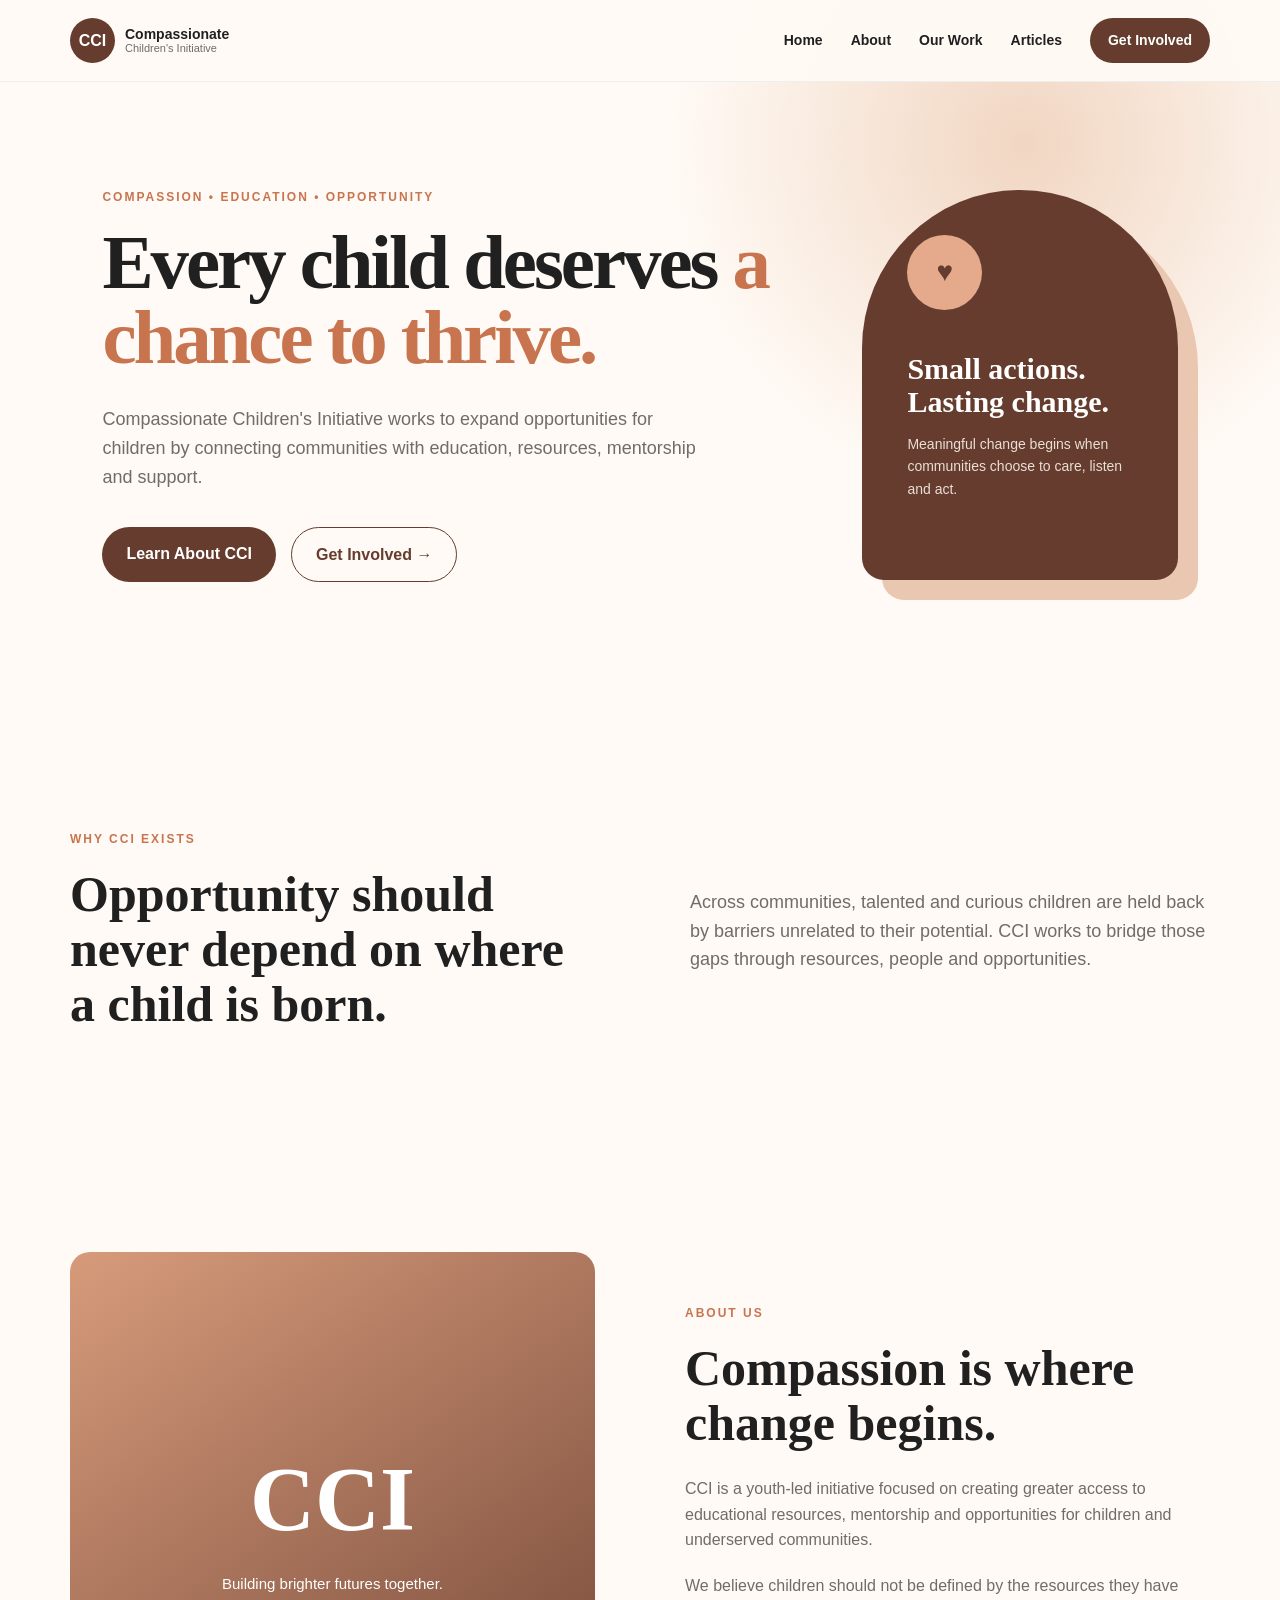
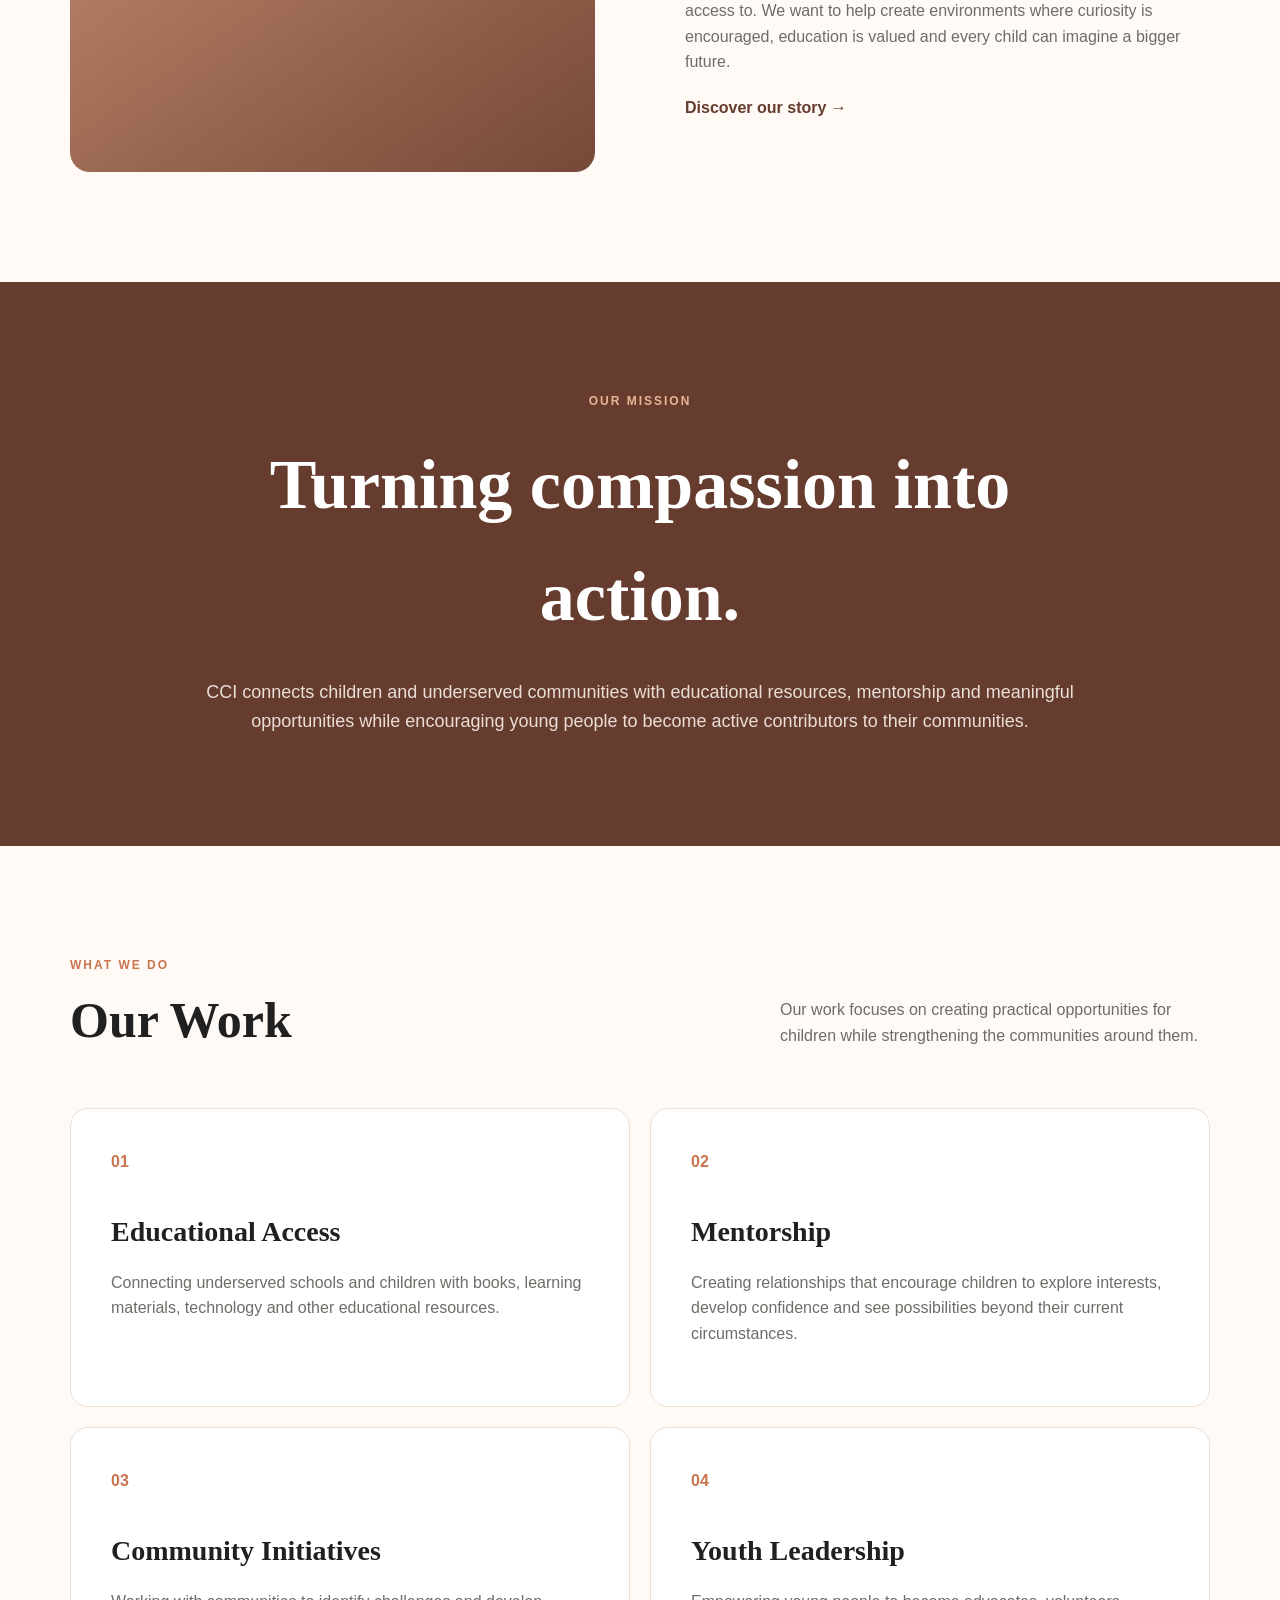
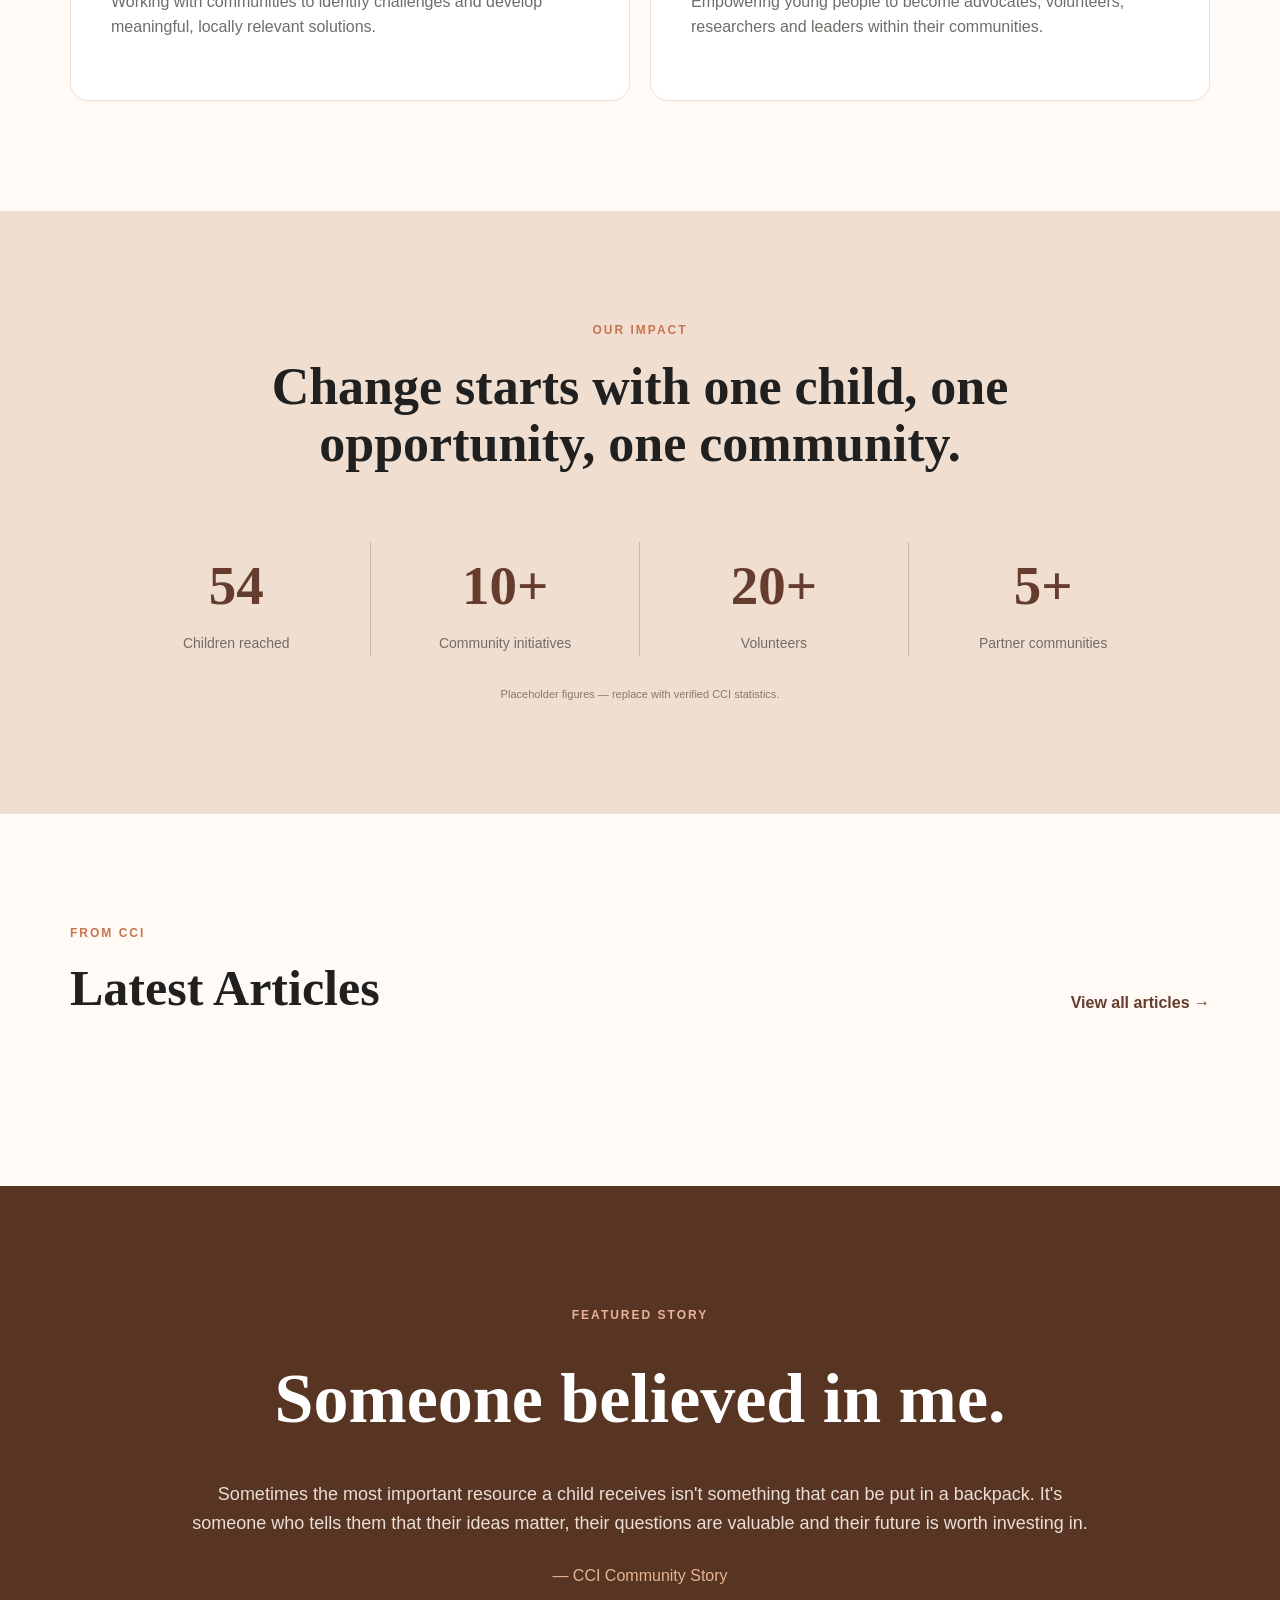
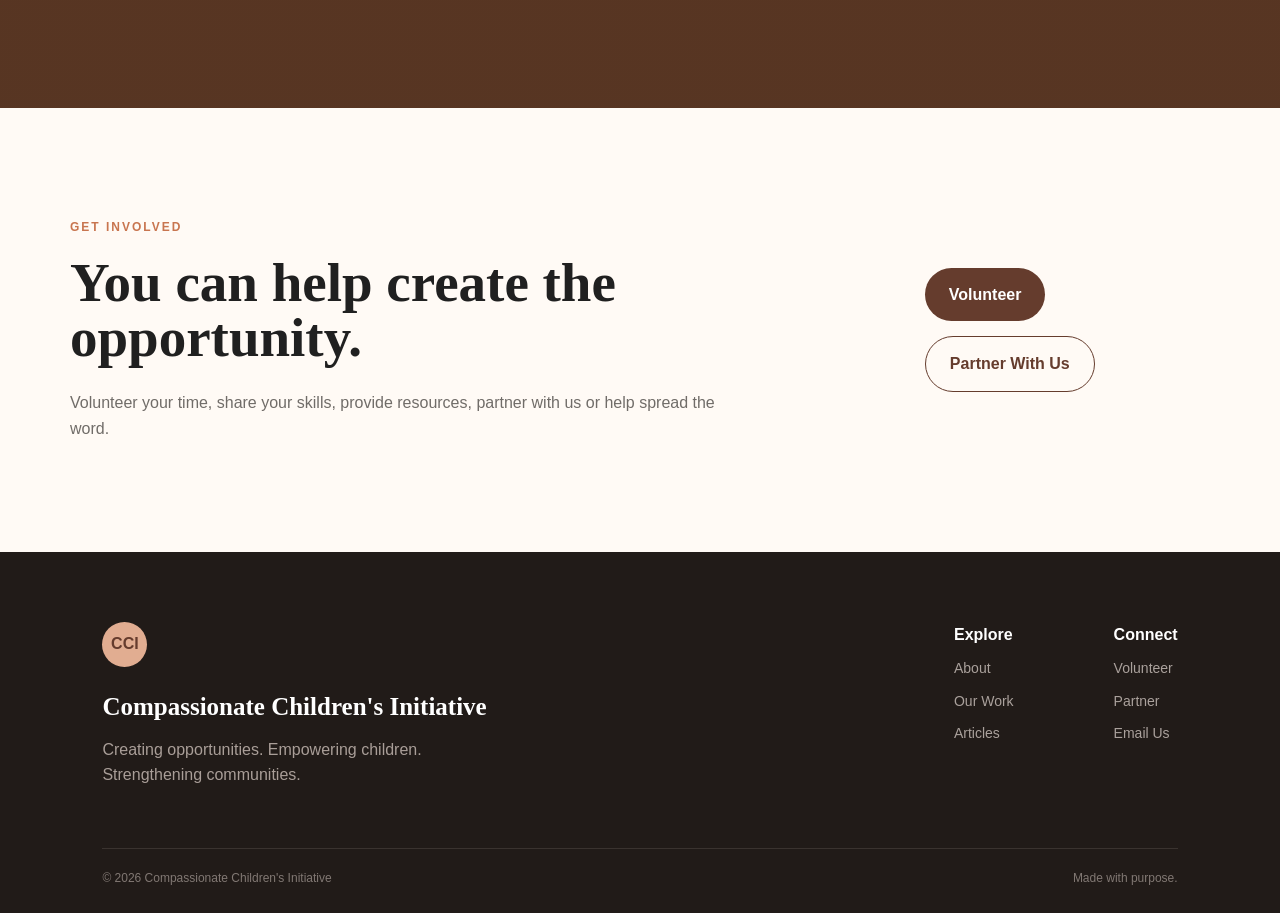
==== index.html @ c57654a0 "Add files via upload" ====
<!DOCTYPE html>
<html lang="en"><head><meta charset="UTF-8"><meta name="viewport" content="width=device-width,initial-scale=1.0">
<title>Compassionate Children's Initiative | CCI</title><meta name="description" content="CCI empowers children through education, mentorship, resources and community action."><link rel="stylesheet" href="style.css"></head>
<body>
<header class="navbar"><div class="nav-container"><a href="index.html" class="logo"><span>CCI</span><div><strong>Compassionate</strong><small>Children's Initiative</small></div></a><button class="menu-toggle" id="menuToggle">☰</button><nav id="navMenu"><a href="index.html">Home</a><a href="about.html">About</a><a href="programs.html">Our Work</a><a href="articles.html">Articles</a><a href="get-involved.html" class="nav-button">Get Involved</a></nav></div></header>
<main>
<section class="hero"><div class="hero-content"><span class="eyebrow">COMPASSION • EDUCATION • OPPORTUNITY</span><h1>Every child deserves <span>a chance to thrive.</span></h1><p>Compassionate Children's Initiative works to expand opportunities for children by connecting communities with education, resources, mentorship and support.</p><div class="hero-buttons"><a href="about.html" class="button primary">Learn About CCI</a><a href="get-involved.html" class="button secondary">Get Involved →</a></div></div><div class="hero-card"><div class="hero-circle">♥</div><h3>Small actions.</h3><h3>Lasting change.</h3><p>Meaningful change begins when communities choose to care, listen and act.</p></div></section>
<section class="intro"><div><span class="section-label">WHY CCI EXISTS</span><h2>Opportunity should never depend on where a child is born.</h2></div><p>Across communities, talented and curious children are held back by barriers unrelated to their potential. CCI works to bridge those gaps through resources, people and opportunities.</p></section>
<section class="section about"><div class="section-image"><div class="image-placeholder"><span>CCI</span><p>Building brighter futures together.</p></div></div><div class="about-content"><span class="section-label">ABOUT US</span><h2>Compassion is where change begins.</h2><p>CCI is a youth-led initiative focused on creating greater access to educational resources, mentorship and opportunities for children and underserved communities.</p><p>We believe children should not be defined by the resources they have access to. We want to help create environments where curiosity is encouraged, education is valued and every child can imagine a bigger future.</p><a href="about.html" class="text-link">Discover our story →</a></div></section>
<section class="mission"><div class="mission-content"><span class="section-label">OUR MISSION</span><h2>Turning compassion into action.</h2><p>CCI connects children and underserved communities with educational resources, mentorship and meaningful opportunities while encouraging young people to become active contributors to their communities.</p></div></section>
<section class="section"><div class="section-heading"><div><span class="section-label">WHAT WE DO</span><h2>Our Work</h2></div><p>Our work focuses on creating practical opportunities for children while strengthening the communities around them.</p></div><div class="program-grid"><article class="program-card"><div class="program-number">01</div><h3>Educational Access</h3><p>Connecting underserved schools and children with books, learning materials, technology and other educational resources.</p></article><article class="program-card"><div class="program-number">02</div><h3>Mentorship</h3><p>Creating relationships that encourage children to explore interests, develop confidence and see possibilities beyond their current circumstances.</p></article><article class="program-card"><div class="program-number">03</div><h3>Community Initiatives</h3><p>Working with communities to identify challenges and develop meaningful, locally relevant solutions.</p></article><article class="program-card"><div class="program-number">04</div><h3>Youth Leadership</h3><p>Empowering young people to become advocates, volunteers, researchers and leaders within their communities.</p></article></div></section>
<section class="impact"><div class="impact-heading"><span class="section-label">OUR IMPACT</span><h2>Change starts with one child, one opportunity, one community.</h2></div><div class="stats"><div class="stat"><strong data-target="100">0</strong><span>Children reached</span></div><div class="stat"><strong data-target="10">0</strong><span>Community initiatives</span></div><div class="stat"><strong data-target="20">0</strong><span>Volunteers</span></div><div class="stat"><strong data-target="5">0</strong><span>Partner communities</span></div></div><p class="impact-note">Placeholder figures — replace with verified CCI statistics.</p></section>
<section class="section"><div class="section-heading"><div><span class="section-label">FROM CCI</span><h2>Latest Articles</h2></div><a href="articles.html" class="text-link">View all articles →</a></div><div class="article-grid" id="latestArticles"></div></section>
<section class="story"><div class="story-text"><span class="section-label">FEATURED STORY</span><h2>Someone believed in me.</h2><p>Sometimes the most important resource a child receives isn't something that can be put in a backpack. It's someone who tells them that their ideas matter, their questions are valuable and their future is worth investing in.</p><span class="story-author">— CCI Community Story</span></div></section>
<section class="get-involved"><div><span class="section-label">GET INVOLVED</span><h2>You can help create the opportunity.</h2><p>Volunteer your time, share your skills, provide resources, partner with us or help spread the word.</p></div><div class="involvement-buttons"><a href="get-involved.html" class="button primary">Volunteer</a><a href="get-involved.html" class="button secondary">Partner With Us</a></div></section>
</main>
<footer><div class="footer-main"><div class="footer-brand"><div class="footer-logo">CCI</div><h3>Compassionate Children's Initiative</h3><p>Creating opportunities. Empowering children. Strengthening communities.</p></div><div class="footer-links"><div><h4>Explore</h4><a href="about.html">About</a><a href="programs.html">Our Work</a><a href="articles.html">Articles</a></div><div><h4>Connect</h4><a href="get-involved.html">Volunteer</a><a href="get-involved.html">Partner</a><a href="mailto:cci@example.com">Email Us</a></div></div></div><div class="footer-bottom"><span>© 2026 Compassionate Children's Initiative</span><span>Made with purpose.</span></div></footer>
<script src="articles.js"></script><script src="script.js"></script></body></html>
---- style.css ----
*{box-sizing:border-box;margin:0;padding:0}html{scroll-behavior:smooth}body{font-family:Arial,Helvetica,sans-serif;color:#202020;background:#fffaf5;line-height:1.6}a{text-decoration:none;color:inherit}:root{--brown:#653c2d;--cream:#fffaf5;--light:#f5e9dc;--peach:#e7b99b;--orange:#c8754f;--gray:#706c68}
.navbar{position:fixed;top:0;left:0;width:100%;background:rgba(255,250,245,.95);backdrop-filter:blur(12px);z-index:1000;border-bottom:1px solid #eee}.nav-container{max-width:1200px;margin:auto;padding:18px 30px;display:flex;align-items:center;justify-content:space-between}.logo{display:flex;align-items:center;gap:10px}.logo>span,.footer-logo{background:var(--brown);color:white;width:45px;height:45px;display:grid;place-items:center;border-radius:50%;font-weight:bold}.logo div{display:flex;flex-direction:column;line-height:1.1}.logo strong{font-size:14px}.logo small{font-size:11px;color:var(--gray)}nav{display:flex;align-items:center;gap:28px}nav a{font-size:14px;font-weight:600}nav a:hover{color:var(--orange)}.nav-button{background:var(--brown);color:white!important;padding:11px 18px;border-radius:30px}.menu-toggle{display:none;border:0;background:none;font-size:25px}
.hero{min-height:720px;padding:150px 8% 100px;display:flex;align-items:center;justify-content:space-between;gap:80px;background:radial-gradient(circle at 80% 20%,#f1d6c2 0,transparent 30%),var(--cream)}.hero-content{max-width:680px}.eyebrow,.section-label{display:block;color:var(--orange);font-size:12px;font-weight:800;letter-spacing:2px;margin-bottom:18px}.hero h1,.page-hero h1{font-family:Georgia,serif;font-size:clamp(48px,6vw,82px);line-height:.98;letter-spacing:-3px;margin-bottom:30px}.hero h1 span,.page-hero h1 span{color:var(--orange)}.hero p{color:var(--gray);font-size:18px;max-width:600px;margin-bottom:35px}.hero-buttons,.involvement-buttons{display:flex;gap:15px;flex-wrap:wrap}.button{display:inline-block;padding:14px 24px;border-radius:30px;font-weight:bold}.primary{background:var(--brown);color:white}.secondary{border:1px solid var(--brown);color:var(--brown)}.hero-card{width:340px;min-height:390px;background:var(--brown);color:white;padding:45px;border-radius:180px 180px 25px 25px;display:flex;flex-direction:column;justify-content:flex-end;box-shadow:20px 20px 0 #e9c7b0}.hero-circle{width:75px;height:75px;border-radius:50%;background:#e5aa8b;display:grid;place-items:center;color:var(--brown);font-size:28px;margin-bottom:auto}.hero-card h3{font-family:Georgia,serif;font-size:30px;line-height:1.1}.hero-card p{color:#eaded7;font-size:14px;margin-top:15px}
.intro,.two-col{max-width:1200px;margin:auto;padding:110px 30px;display:grid;grid-template-columns:1fr 1fr;gap:100px}.intro h2,.section h2{font-family:Georgia,serif;font-size:50px;line-height:1.1}.intro p,.two-col p{color:var(--gray);font-size:18px;align-self:center}.section{max-width:1200px;margin:auto;padding:110px 30px}.about{display:grid;grid-template-columns:1fr 1fr;gap:90px;align-items:center}.section-image,.image-placeholder{min-height:520px}.image-placeholder{height:100%;border-radius:20px;background:linear-gradient(145deg,#d79b7b,#754838);display:flex;flex-direction:column;justify-content:center;align-items:center;color:white}.image-placeholder span{font-family:Georgia,serif;font-size:90px;font-weight:bold}.image-placeholder p{font-size:15px}.about-content h2{margin-bottom:25px}.about-content p{color:var(--gray);margin-bottom:20px}.text-link{color:var(--brown);font-weight:bold}
.mission{background:var(--brown);color:white;padding:110px 8%}.mission-content,.story-text,.impact-heading{max-width:900px;margin:auto;text-align:center}.mission .section-label,.story .section-label{color:#e9b497}.mission h2,.story h2{font-family:Georgia,serif;font-size:clamp(45px,6vw,70px);margin-bottom:25px}.mission p,.story p{color:#eaded7;font-size:18px}
.section-heading{display:flex;justify-content:space-between;align-items:end;gap:50px;margin-bottom:60px}.section-heading>p{max-width:430px;color:var(--gray)}.program-grid{display:grid;grid-template-columns:repeat(2,1fr);gap:20px}.program-card{padding:40px;background:white;border:1px solid #eadfd5;border-radius:18px;transition:.3s}.program-card:hover{transform:translateY(-6px);box-shadow:0 20px 40px rgba(80,50,30,.08)}.program-number{color:var(--orange);font-weight:bold;margin-bottom:35px}.program-card h3{font-family:Georgia,serif;font-size:28px;margin-bottom:15px}.program-card p{color:var(--gray);margin-bottom:20px}.program-card a{color:var(--brown);font-weight:bold}
.impact{background:#f0dfd0;padding:110px 8%}.impact-heading h2{font-family:Georgia,serif;font-size:52px;line-height:1.1}.stats{max-width:1100px;margin:70px auto 30px;display:grid;grid-template-columns:repeat(4,1fr)}.stat{text-align:center;border-right:1px solid #cdb9a8}.stat:last-child{border:0}.stat strong{display:block;font-family:Georgia,serif;font-size:55px;color:var(--brown)}.stat span{color:var(--gray);font-size:14px}.impact-note{text-align:center;color:#88796f;font-size:11px}
.article-grid{display:grid;grid-template-columns:repeat(3,1fr);gap:25px}.article-card{background:white;border-radius:16px;overflow:hidden;border:1px solid #eadfd5}.article-image{height:230px;background:linear-gradient(135deg,#d69b7a,#764a38);padding:20px;display:flex;align-items:end}.article-image.second{background:linear-gradient(135deg,#b7a48c,#695a4a)}.article-image.third{background:linear-gradient(135deg,#d6b58c,#745640)}.article-image span{background:white;padding:7px 12px;border-radius:20px;font-size:10px;font-weight:bold}.article-content{padding:27px}.article-content small{color:#999}.article-content h3{font-family:Georgia,serif;font-size:25px;line-height:1.15;margin:12px 0}.article-content p{color:var(--gray);font-size:14px;margin-bottom:20px}.article-content a{color:var(--brown);font-weight:bold}
.story{padding:120px 8%;background:linear-gradient(#50301ee0,#50301ee0),#8a5a43;color:white}.story-author{display:block;margin-top:25px;color:#e7b394}.get-involved{max-width:1200px;margin:auto;padding:110px 30px;display:flex;align-items:center;justify-content:space-between;gap:60px}.get-involved h2{font-family:Georgia,serif;font-size:55px;line-height:1;margin-bottom:25px}.get-involved p{max-width:650px;color:var(--gray)}
.page-hero{padding:170px 8% 100px;background:radial-gradient(circle at 80% 20%,#f1d6c2 0,transparent 30%),var(--cream)}.page-hero p{font-size:19px;color:var(--gray);max-width:650px}.values{background:#f4e8dc;padding:100px 8%}.article-tools{display:flex;gap:15px;margin-bottom:40px}.article-tools input,.article-tools select{padding:14px 16px;border:1px solid #dfd2c6;border-radius:8px;background:white;font:inherit}.article-tools input{flex:1}.article-page{max-width:900px;margin:auto;padding:170px 30px 110px}.article-header{text-align:center;margin-bottom:60px}.article-header h1{font-family:Georgia,serif;font-size:clamp(45px,6vw,70px);line-height:1.05;margin-bottom:20px}.article-header p{color:var(--gray)}.article-body{font-size:19px;color:#4f4a46}.article-body p{margin-bottom:25px}.article-body h2{font-family:Georgia,serif;font-size:35px;margin:45px 0 15px}
footer{background:#211b18;color:white;padding:70px 8% 25px}.footer-main{max-width:1200px;margin:auto;display:flex;justify-content:space-between;gap:80px}.footer-brand{max-width:400px}.footer-logo{margin-bottom:20px;background:#e1ad91;color:var(--brown)}.footer-brand h3{font-family:Georgia,serif;font-size:25px;margin-bottom:10px}.footer-brand p{color:#a99e98}.footer-links{display:flex;gap:100px}.footer-links div{display:flex;flex-direction:column;gap:10px}.footer-links a{color:#aaa19c;font-size:14px}.footer-bottom{max-width:1200px;margin:60px auto 0;padding-top:20px;border-top:1px solid #3a332f;display:flex;justify-content:space-between;color:#817873;font-size:12px}
@media(max-width:850px){.menu-toggle{display:block}nav{display:none;position:absolute;top:80px;left:0;width:100%;padding:25px;background:var(--cream);flex-direction:column;align-items:flex-start}nav.active{display:flex}.hero{flex-direction:column;padding-top:130px}.hero-card{width:100%;max-width:380px}.intro,.about,.two-col{grid-template-columns:1fr;gap:40px}.program-grid,.article-grid{grid-template-columns:1fr}.stats{grid-template-columns:repeat(2,1fr);gap:40px 0}.stat:nth-child(2){border:0}.section-heading,.get-involved{flex-direction:column;align-items:flex-start}.footer-main{flex-direction:column}.footer-links{gap:60px}}
@media(max-width:500px){.hero h1,.page-hero h1{font-size:48px}.intro h2,.section h2,.impact-heading h2,.get-involved h2{font-size:38px}.involvement-buttons{flex-direction:column;width:100%}.involvement-buttons .button{text-align:center}.footer-links{flex-direction:column;gap:30px}.footer-bottom{flex-direction:column;gap:10px}.article-tools{flex-direction:column}}
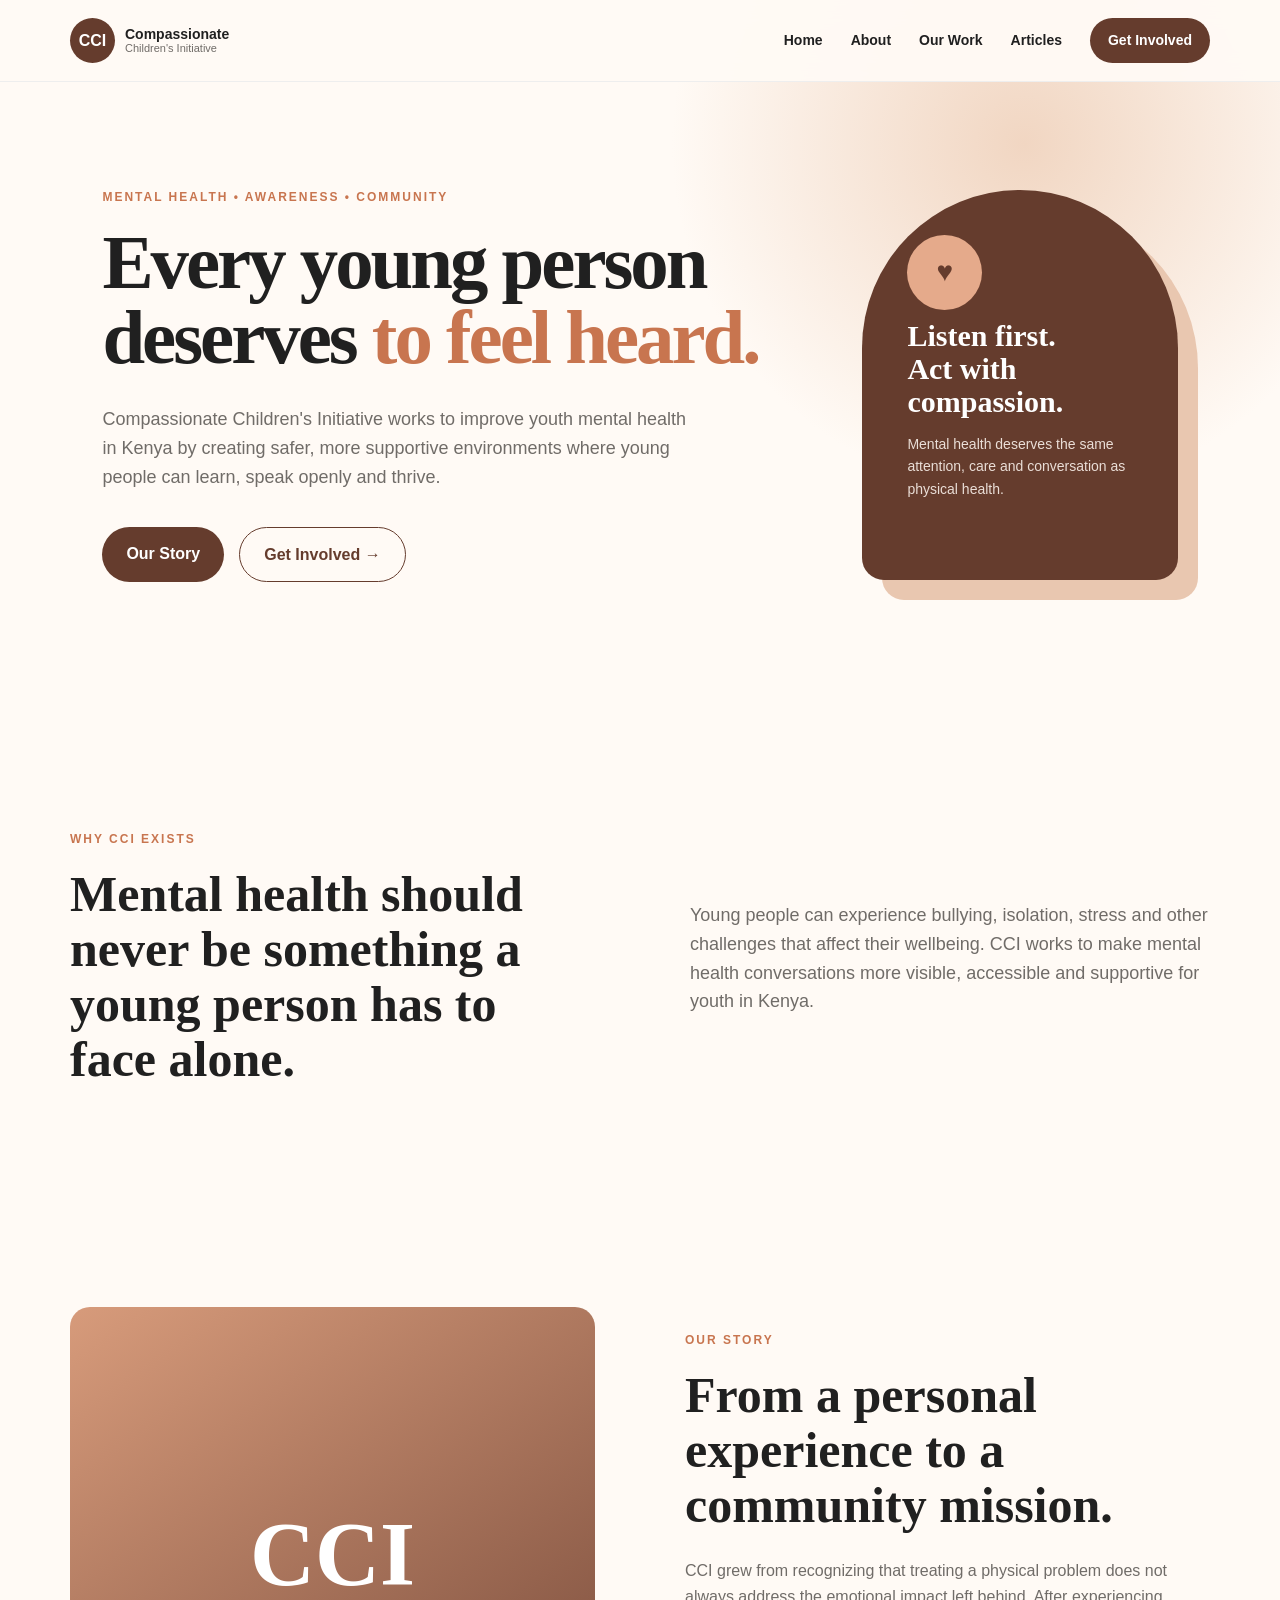
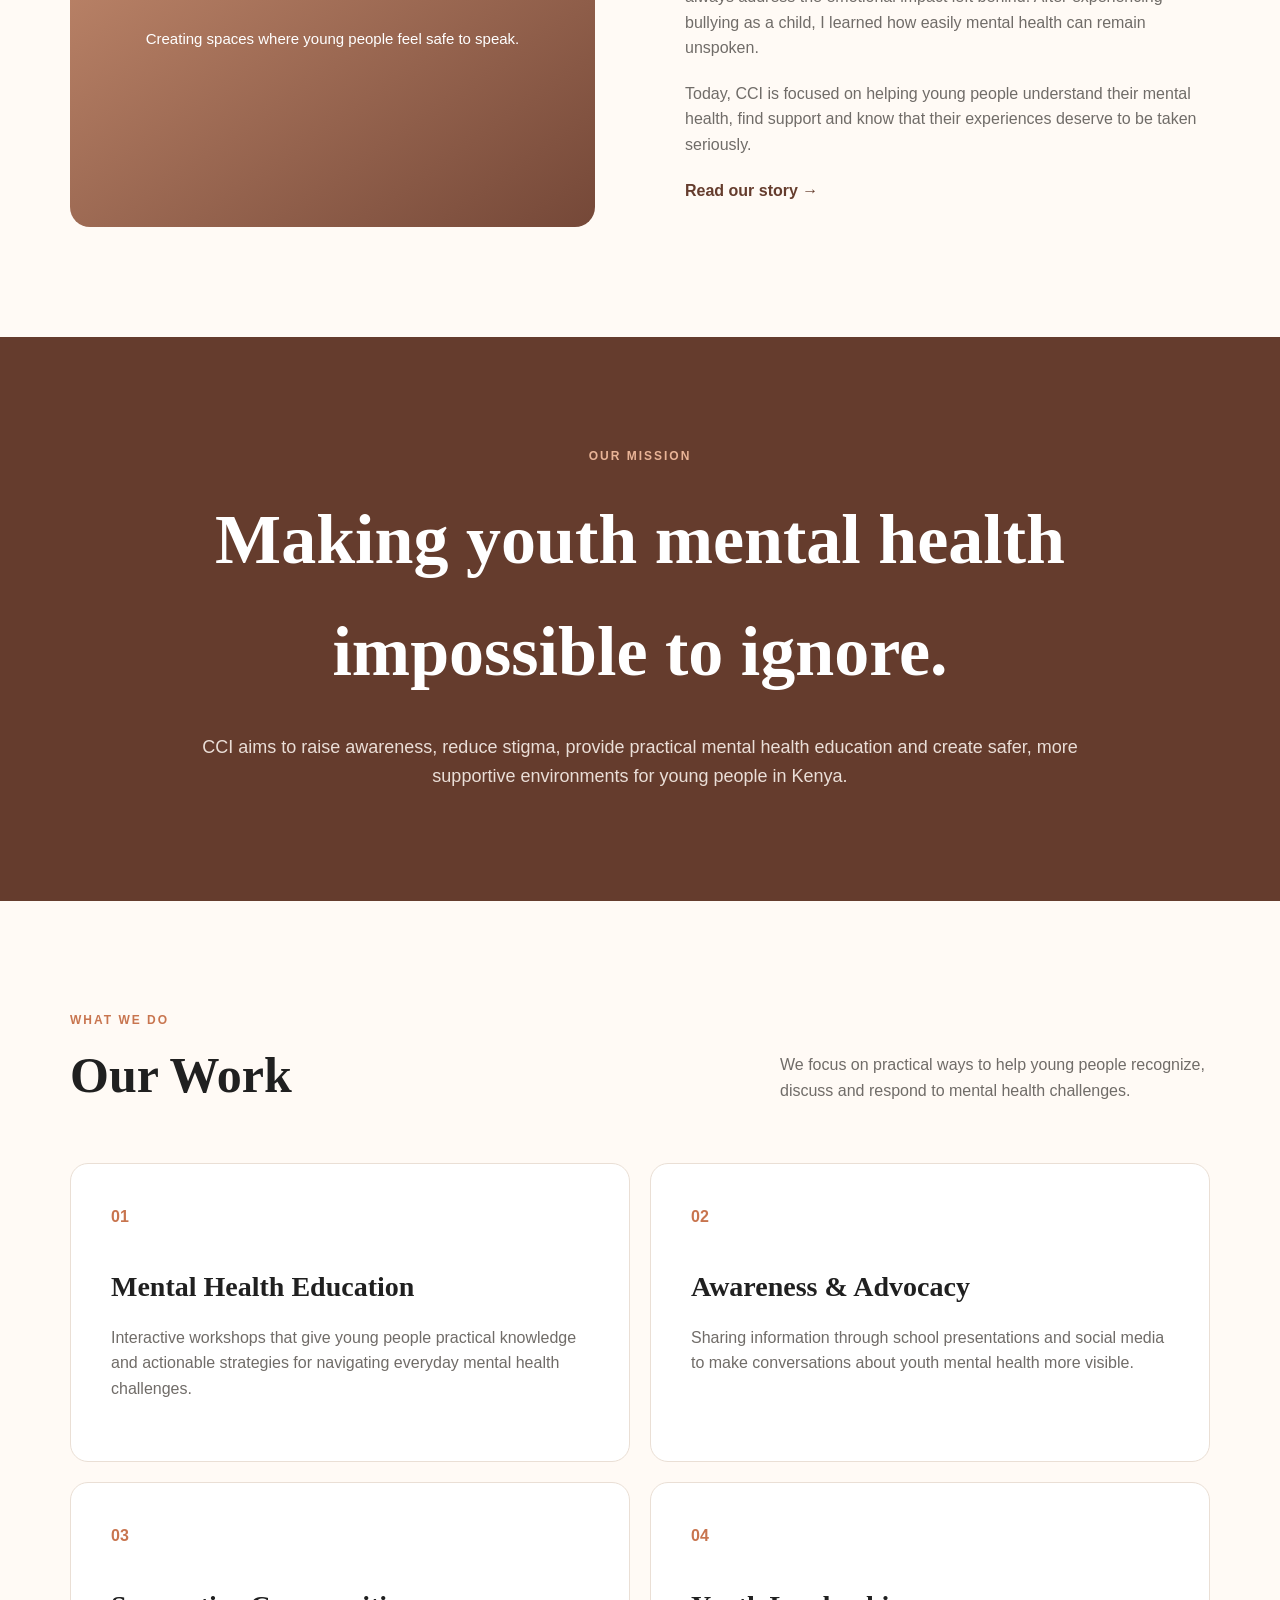
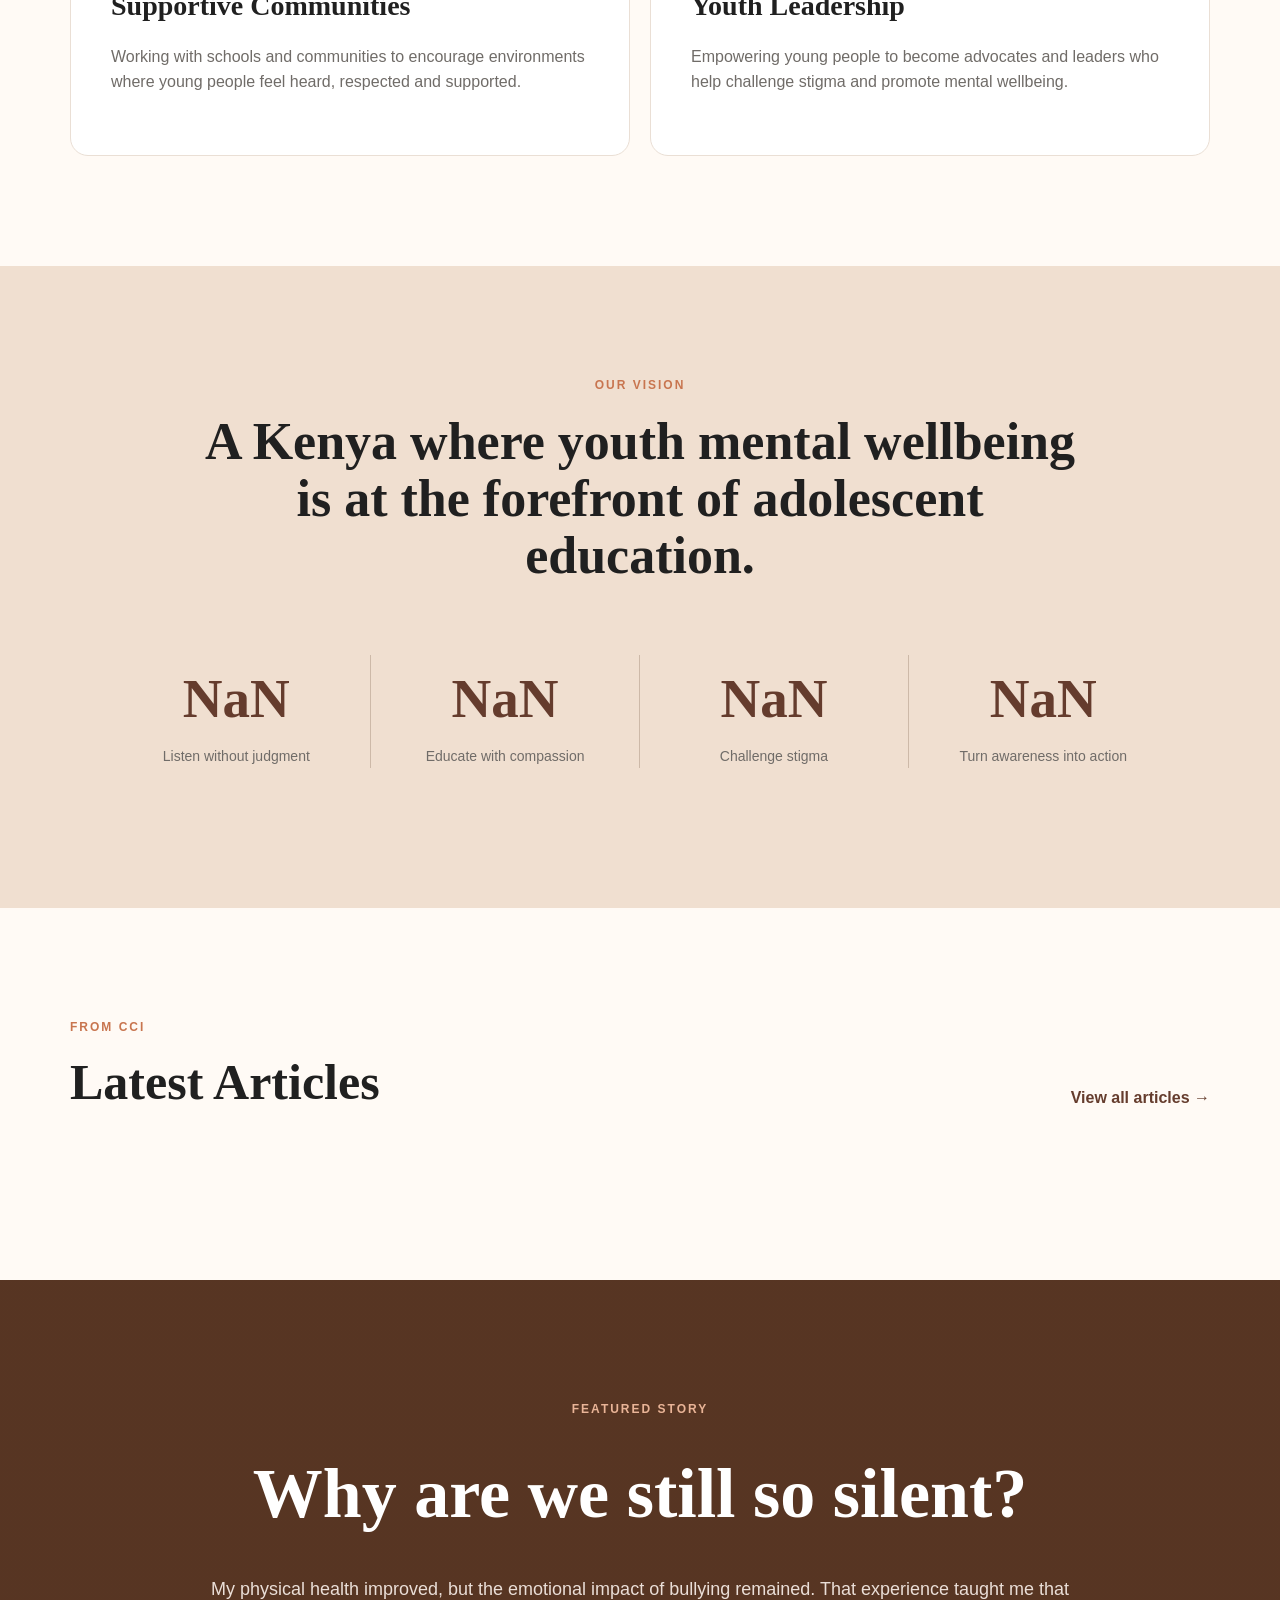
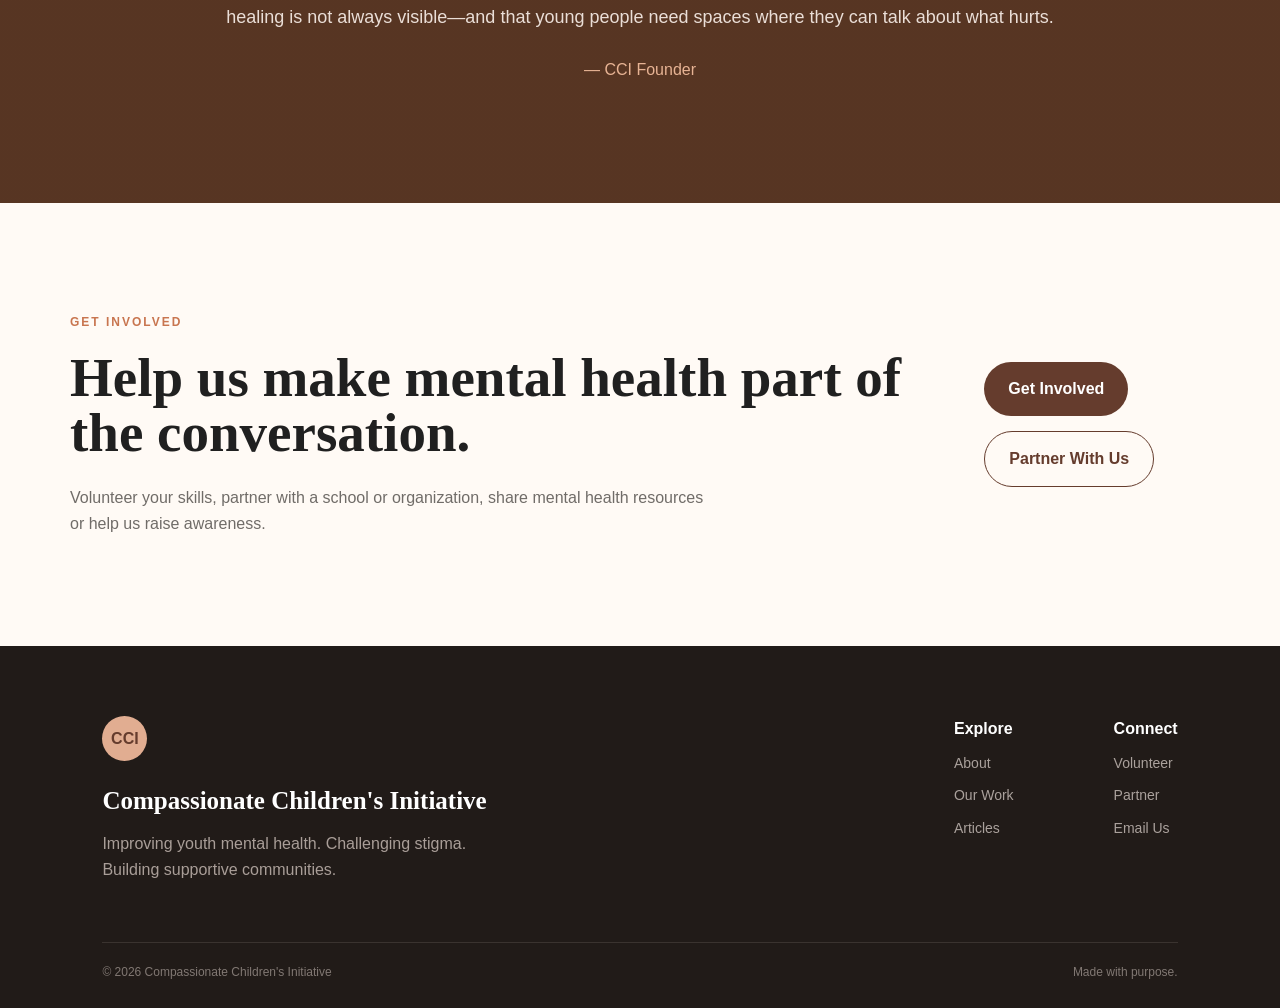
==== commit 52ffc6dd: "Add files via upload" ====
--- a/index.html
+++ b/index.html
@@ -1,18 +1,27 @@
 <!DOCTYPE html>
 <html lang="en"><head><meta charset="UTF-8"><meta name="viewport" content="width=device-width,initial-scale=1.0">
-<title>Compassionate Children's Initiative | CCI</title><meta name="description" content="CCI empowers children through education, mentorship, resources and community action."><link rel="stylesheet" href="style.css"></head>
-<body>
+<title>Compassionate Children's Initiative | Youth Mental Health in Kenya</title>
+<meta name="description" content="CCI promotes youth mental health in Kenya through awareness, education, supportive environments and community action.">
+<link rel="stylesheet" href="style.css"></head><body>
 <header class="navbar"><div class="nav-container"><a href="index.html" class="logo"><span>CCI</span><div><strong>Compassionate</strong><small>Children's Initiative</small></div></a><button class="menu-toggle" id="menuToggle">☰</button><nav id="navMenu"><a href="index.html">Home</a><a href="about.html">About</a><a href="programs.html">Our Work</a><a href="articles.html">Articles</a><a href="get-involved.html" class="nav-button">Get Involved</a></nav></div></header>
 <main>
-<section class="hero"><div class="hero-content"><span class="eyebrow">COMPASSION • EDUCATION • OPPORTUNITY</span><h1>Every child deserves <span>a chance to thrive.</span></h1><p>Compassionate Children's Initiative works to expand opportunities for children by connecting communities with education, resources, mentorship and support.</p><div class="hero-buttons"><a href="about.html" class="button primary">Learn About CCI</a><a href="get-involved.html" class="button secondary">Get Involved →</a></div></div><div class="hero-card"><div class="hero-circle">♥</div><h3>Small actions.</h3><h3>Lasting change.</h3><p>Meaningful change begins when communities choose to care, listen and act.</p></div></section>
-<section class="intro"><div><span class="section-label">WHY CCI EXISTS</span><h2>Opportunity should never depend on where a child is born.</h2></div><p>Across communities, talented and curious children are held back by barriers unrelated to their potential. CCI works to bridge those gaps through resources, people and opportunities.</p></section>
-<section class="section about"><div class="section-image"><div class="image-placeholder"><span>CCI</span><p>Building brighter futures together.</p></div></div><div class="about-content"><span class="section-label">ABOUT US</span><h2>Compassion is where change begins.</h2><p>CCI is a youth-led initiative focused on creating greater access to educational resources, mentorship and opportunities for children and underserved communities.</p><p>We believe children should not be defined by the resources they have access to. We want to help create environments where curiosity is encouraged, education is valued and every child can imagine a bigger future.</p><a href="about.html" class="text-link">Discover our story →</a></div></section>
-<section class="mission"><div class="mission-content"><span class="section-label">OUR MISSION</span><h2>Turning compassion into action.</h2><p>CCI connects children and underserved communities with educational resources, mentorship and meaningful opportunities while encouraging young people to become active contributors to their communities.</p></div></section>
-<section class="section"><div class="section-heading"><div><span class="section-label">WHAT WE DO</span><h2>Our Work</h2></div><p>Our work focuses on creating practical opportunities for children while strengthening the communities around them.</p></div><div class="program-grid"><article class="program-card"><div class="program-number">01</div><h3>Educational Access</h3><p>Connecting underserved schools and children with books, learning materials, technology and other educational resources.</p></article><article class="program-card"><div class="program-number">02</div><h3>Mentorship</h3><p>Creating relationships that encourage children to explore interests, develop confidence and see possibilities beyond their current circumstances.</p></article><article class="program-card"><div class="program-number">03</div><h3>Community Initiatives</h3><p>Working with communities to identify challenges and develop meaningful, locally relevant solutions.</p></article><article class="program-card"><div class="program-number">04</div><h3>Youth Leadership</h3><p>Empowering young people to become advocates, volunteers, researchers and leaders within their communities.</p></article></div></section>
-<section class="impact"><div class="impact-heading"><span class="section-label">OUR IMPACT</span><h2>Change starts with one child, one opportunity, one community.</h2></div><div class="stats"><div class="stat"><strong data-target="100">0</strong><span>Children reached</span></div><div class="stat"><strong data-target="10">0</strong><span>Community initiatives</span></div><div class="stat"><strong data-target="20">0</strong><span>Volunteers</span></div><div class="stat"><strong data-target="5">0</strong><span>Partner communities</span></div></div><p class="impact-note">Placeholder figures — replace with verified CCI statistics.</p></section>
+<section class="hero"><div class="hero-content"><span class="eyebrow">MENTAL HEALTH • AWARENESS • COMMUNITY</span><h1>Every young person deserves <span>to feel heard.</span></h1><p>Compassionate Children's Initiative works to improve youth mental health in Kenya by creating safer, more supportive environments where young people can learn, speak openly and thrive.</p><div class="hero-buttons"><a href="about.html" class="button primary">Our Story</a><a href="get-involved.html" class="button secondary">Get Involved →</a></div></div><div class="hero-card"><div class="hero-circle">♥</div><h3>Listen first.</h3><h3>Act with compassion.</h3><p>Mental health deserves the same attention, care and conversation as physical health.</p></div></section>
+
+<section class="intro"><div><span class="section-label">WHY CCI EXISTS</span><h2>Mental health should never be something a young person has to face alone.</h2></div><p>Young people can experience bullying, isolation, stress and other challenges that affect their wellbeing. CCI works to make mental health conversations more visible, accessible and supportive for youth in Kenya.</p></section>
+
+<section class="section about"><div class="section-image"><div class="image-placeholder"><span>CCI</span><p>Creating spaces where young people feel safe to speak.</p></div></div><div class="about-content"><span class="section-label">OUR STORY</span><h2>From a personal experience to a community mission.</h2><p>CCI grew from recognizing that treating a physical problem does not always address the emotional impact left behind. After experiencing bullying as a child, I learned how easily mental health can remain unspoken.</p><p>Today, CCI is focused on helping young people understand their mental health, find support and know that their experiences deserve to be taken seriously.</p><a href="about.html" class="text-link">Read our story →</a></div></section>
+
+<section class="mission"><div class="mission-content"><span class="section-label">OUR MISSION</span><h2>Making youth mental health impossible to ignore.</h2><p>CCI aims to raise awareness, reduce stigma, provide practical mental health education and create safer, more supportive environments for young people in Kenya.</p></div></section>
+
+<section class="section"><div class="section-heading"><div><span class="section-label">WHAT WE DO</span><h2>Our Work</h2></div><p>We focus on practical ways to help young people recognize, discuss and respond to mental health challenges.</p></div><div class="program-grid"><article class="program-card"><div class="program-number">01</div><h3>Mental Health Education</h3><p>Interactive workshops that give young people practical knowledge and actionable strategies for navigating everyday mental health challenges.</p></article><article class="program-card"><div class="program-number">02</div><h3>Awareness & Advocacy</h3><p>Sharing information through school presentations and social media to make conversations about youth mental health more visible.</p></article><article class="program-card"><div class="program-number">03</div><h3>Supportive Communities</h3><p>Working with schools and communities to encourage environments where young people feel heard, respected and supported.</p></article><article class="program-card"><div class="program-number">04</div><h3>Youth Leadership</h3><p>Empowering young people to become advocates and leaders who help challenge stigma and promote mental wellbeing.</p></article></div></section>
+
+<section class="impact"><div class="impact-heading"><span class="section-label">OUR VISION</span><h2>A Kenya where youth mental wellbeing is at the forefront of adolescent education.</h2></div><div class="stats"><div class="stat"><strong>01</strong><span>Listen without judgment</span></div><div class="stat"><strong>02</strong><span>Educate with compassion</span></div><div class="stat"><strong>03</strong><span>Challenge stigma</span></div><div class="stat"><strong>04</strong><span>Turn awareness into action</span></div></div></section>
+
 <section class="section"><div class="section-heading"><div><span class="section-label">FROM CCI</span><h2>Latest Articles</h2></div><a href="articles.html" class="text-link">View all articles →</a></div><div class="article-grid" id="latestArticles"></div></section>
-<section class="story"><div class="story-text"><span class="section-label">FEATURED STORY</span><h2>Someone believed in me.</h2><p>Sometimes the most important resource a child receives isn't something that can be put in a backpack. It's someone who tells them that their ideas matter, their questions are valuable and their future is worth investing in.</p><span class="story-author">— CCI Community Story</span></div></section>
-<section class="get-involved"><div><span class="section-label">GET INVOLVED</span><h2>You can help create the opportunity.</h2><p>Volunteer your time, share your skills, provide resources, partner with us or help spread the word.</p></div><div class="involvement-buttons"><a href="get-involved.html" class="button primary">Volunteer</a><a href="get-involved.html" class="button secondary">Partner With Us</a></div></section>
+
+<section class="story"><div class="story-text"><span class="section-label">FEATURED STORY</span><h2>Why are we still so silent?</h2><p>My physical health improved, but the emotional impact of bullying remained. That experience taught me that healing is not always visible—and that young people need spaces where they can talk about what hurts.</p><span class="story-author">— CCI Founder</span></div></section>
+
+<section class="get-involved"><div><span class="section-label">GET INVOLVED</span><h2>Help us make mental health part of the conversation.</h2><p>Volunteer your skills, partner with a school or organization, share mental health resources or help us raise awareness.</p></div><div class="involvement-buttons"><a href="get-involved.html" class="button primary">Get Involved</a><a href="get-involved.html" class="button secondary">Partner With Us</a></div></section>
 </main>
-<footer><div class="footer-main"><div class="footer-brand"><div class="footer-logo">CCI</div><h3>Compassionate Children's Initiative</h3><p>Creating opportunities. Empowering children. Strengthening communities.</p></div><div class="footer-links"><div><h4>Explore</h4><a href="about.html">About</a><a href="programs.html">Our Work</a><a href="articles.html">Articles</a></div><div><h4>Connect</h4><a href="get-involved.html">Volunteer</a><a href="get-involved.html">Partner</a><a href="mailto:cci@example.com">Email Us</a></div></div></div><div class="footer-bottom"><span>© 2026 Compassionate Children's Initiative</span><span>Made with purpose.</span></div></footer>
+<footer><div class="footer-main"><div class="footer-brand"><div class="footer-logo">CCI</div><h3>Compassionate Children's Initiative</h3><p>Improving youth mental health. Challenging stigma. Building supportive communities.</p></div><div class="footer-links"><div><h4>Explore</h4><a href="about.html">About</a><a href="programs.html">Our Work</a><a href="articles.html">Articles</a></div><div><h4>Connect</h4><a href="get-involved.html">Volunteer</a><a href="get-involved.html">Partner</a><a href="mailto:cci@example.com">Email Us</a></div></div></div><div class="footer-bottom"><span>© 2026 Compassionate Children's Initiative</span><span>Made with purpose.</span></div></footer>
 <script src="articles.js"></script><script src="script.js"></script></body></html>
